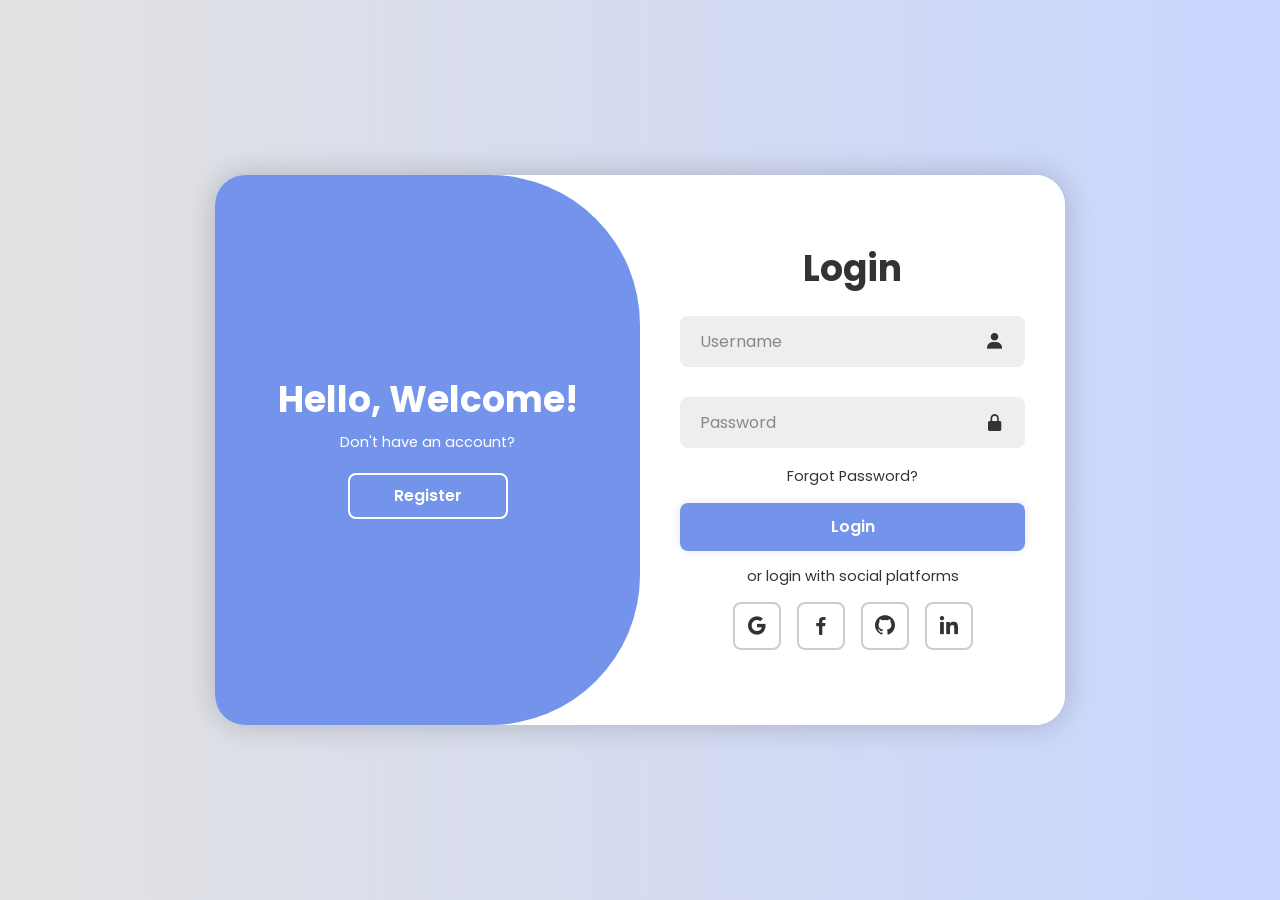
==== app/login.html @ 9b805198 "Create Structure" ====
<!DOCTYPE html>
<html lang="en">
  <head>
    <meta charset="UTF-8" />
    <meta name="viewport" content="width=device-width, initial-scale=1.0" />
    <title>Login/Signup Form</title>
    <link rel="stylesheet" href="style.css" />
    <link
      href="https://unpkg.com/boxicons@2.1.4/css/boxicons.min.css"
      rel="stylesheet"
    />
    <style>@import url("https://fonts.googleapis.com/css2?family=Poppins:ital,wght@0,100;0,200;0,300;0,400;0,500;0,600;0,700;0,800;0,900;1,100;1,200;1,300;1,400;1,500;1,600;1,700;1,800;1,900&display=swap");

* {
  margin: 0;
  padding: 0;
  box-sizing: border-box;
  font-family: "Poppins", sans-serif;
  text-decoration: none;
  list-style: none;
}

body {
  display: flex;
  justify-content: center;
  align-items: center;
  min-height: 100vh;
  background: linear-gradient(90deg, #e2e2e2, #c9d6ff);
}

.container {
  position: relative;
  width: 850px;
  height: 550px;
  background: #fff;
  margin: 20px;
  border-radius: 30px;
  box-shadow: 0 0 30px rgba(0, 0, 0, 0.2);
  overflow: hidden;
}

.container h1 {
  font-size: 36px;
  margin: -10px 0;
}

.container p {
  font-size: 14.5px;
  margin: 15px 0;
}

form {
  width: 100%;
}

.form-box {
  position: absolute;
  right: 0;
  width: 50%;
  height: 100%;
  background: #fff;
  display: flex;
  align-items: center;
  color: #333;
  text-align: center;
  padding: 40px;
  z-index: 1;
  transition:
    0.6s ease-in-out 1.2s,
    visibility 0s 1s;
}

.container.active .form-box {
  right: 50%;
}

.form-box.register {
  visibility: hidden;
}
.container.active .form-box.register {
  visibility: visible;
}

.input-box {
  position: relative;
  margin: 30px 0;
}

.input-box input {
  width: 100%;
  padding: 13px 50px 13px 20px;
  background: #eee;
  border-radius: 8px;
  border: none;
  outline: none;
  font-size: 16px;
  color: #333;
  font-weight: 500;
}

.input-box input::placeholder {
  color: #888;
  font-weight: 400;
}

.input-box i {
  position: absolute;
  right: 20px;
  top: 50%;
  transform: translateY(-50%);
  font-size: 20px;
}

.forgot-link {
  margin: -15px 0 15px;
}
.forgot-link a {
  font-size: 14.5px;
  color: #333;
}

.btn {
  width: 100%;
  height: 48px;
  background: #7494ec;
  border-radius: 8px;
  box-shadow: 0 0 10px rgba(0, 0, 0, 0.1);
  border: none;
  cursor: pointer;
  font-size: 16px;
  color: #fff;
  font-weight: 600;
}

.social-icons {
  display: flex;
  justify-content: center;
}

.social-icons a {
  display: inline-flex;
  padding: 10px;
  border: 2px solid #ccc;
  border-radius: 8px;
  font-size: 24px;
  color: #333;
  margin: 0 8px;
}

.toggle-box {
  position: absolute;
  width: 100%;
  height: 100%;
}

.toggle-box::before {
  content: "";
  position: absolute;
  left: -250%;
  width: 300%;
  height: 100%;
  background: #7494ec;
  /* border: 2px solid red; */
  border-radius: 150px;
  z-index: 2;
  transition: 1.8s ease-in-out;
}

.container.active .toggle-box::before {
  left: 50%;
}

.toggle-panel {
  position: absolute;
  width: 50%;
  height: 100%;
  /* background: seagreen; */
  color: #fff;
  display: flex;
  flex-direction: column;
  justify-content: center;
  align-items: center;
  z-index: 2;
  transition: 0.6s ease-in-out;
}

.toggle-panel.toggle-left {
  left: 0;
  transition-delay: 1.2s;
}
.container.active .toggle-panel.toggle-left {
  left: -50%;
  transition-delay: 0.6s;
}

.toggle-panel.toggle-right {
  right: -50%;
  transition-delay: 0.6s;
}
.container.active .toggle-panel.toggle-right {
  right: 0;
  transition-delay: 1.2s;
}

.toggle-panel p {
  margin-bottom: 20px;
}

.toggle-panel .btn {
  width: 160px;
  height: 46px;
  background: transparent;
  border: 2px solid #fff;
  box-shadow: none;
}

@media screen and (max-width: 650px) {
  .container {
    height: calc(100vh - 40px);
  }

  .form-box {
    bottom: 0;
    width: 100%;
    height: 70%;
  }

  .container.active .form-box {
    right: 0;
    bottom: 30%;
  }

  .toggle-box::before {
    left: 0;
    top: -270%;
    width: 100%;
    height: 300%;
    border-radius: 20vw;
  }

  .container.active .toggle-box::before {
    left: 0;
    top: 70%;
  }

  .container.active .toggle-panel.toggle-left {
    left: 0;
    top: -30%;
  }

  .toggle-panel {
    width: 100%;
    height: 30%;
  }
  .toggle-panel.toggle-left {
    top: 0;
  }
  .toggle-panel.toggle-right {
    right: 0;
    bottom: -30%;
  }

  .container.active .toggle-panel.toggle-right {
    bottom: 0;
  }
}

@media screen and (max-width: 400px) {
  .form-box {
    padding: 20px;
  }

  .toggle-panel h1 {
    font-size: 30px;
  }
}</style>
  </head>
  <body>
    <div class="container">
      <div class="form-box login">
        <form action="#">
          <h1>Login</h1>
          <div class="input-box">
            <input type="text" placeholder="Username" required />
            <i class="bx bxs-user"></i>
          </div>
          <div class="input-box">
            <input type="password" placeholder="Password" required />
            <i class="bx bxs-lock-alt"></i>
          </div>
          <div class="forgot-link">
            <a href="#">Forgot Password?</a>
          </div>
          <button type="submit" class="btn" onclick="loginUser()"><a href="./quiz.html" style="color: white;">Login</a></button>
          <p>or login with social platforms</p>
          <div class="social-icons">
            <a href="#"><i class="bx bxl-google"></i></a>
            <a href="#"><i class="bx bxl-facebook"></i></a>
            <a href="#"><i class="bx bxl-github"></i></a>
            <a href="#"><i class="bx bxl-linkedin"></i></a>
          </div>
        </form>
      </div>

      <div class="form-box register">
        <form action="#">
          <h1>Registration</h1>
          <div class="input-box">
            <input type="text" placeholder="Username" required />
            <i class="bx bxs-user"></i>
          </div>
          <div class="input-box">
            <input type="email" placeholder="Email" required />
            <i class="bx bxs-envelope"></i>
          </div>
          <div class="input-box">
            <input type="password" placeholder="Password" required />
            <i class="bx bxs-lock-alt"></i>
          </div>
          <button type="submit" class="btn" onclick="loginUser()"><a href="./quiz.html" style="color: white;">Register</a></button>
          <p>or register with social platforms</p>
          <div class="social-icons">
            <a href="#"><i class="bx bxl-google"></i></a>
            <a href="#"><i class="bx bxl-facebook"></i></a>
            <a href="#"><i class="bx bxl-github"></i></a>
            <a href="#"><i class="bx bxl-linkedin"></i></a>
          </div>
        </form>
      </div>

      <div class="toggle-box">
        <div class="toggle-panel toggle-left">
          <h1>Hello, Welcome!</h1>
          <p>Don't have an account?</p>
          <button class="btn register-btn">Register</button>
        </div>

        <div class="toggle-panel toggle-right">
          <h1>Welcome Back!</h1>
          <p>Already have an account?</p>
          <button class="btn login-btn">Login</button>
        </div>
      </div>
    </div>

<script>
const container = document.querySelector('.container');
const registerBtn = document.querySelector('.register-btn');
const loginBtn = document.querySelector('.login-btn');

registerBtn.addEventListener('click', () => {
  container.classList.add('active');
});

loginBtn.addEventListener('click', () => {
  container.classList.remove('active');
});

function loginUser() {
  // simple validation example
  localStorage.setItem("isLoggedIn", "true");
  window.location.href = "quiz.html";
}
</script>

  </body>
</html>
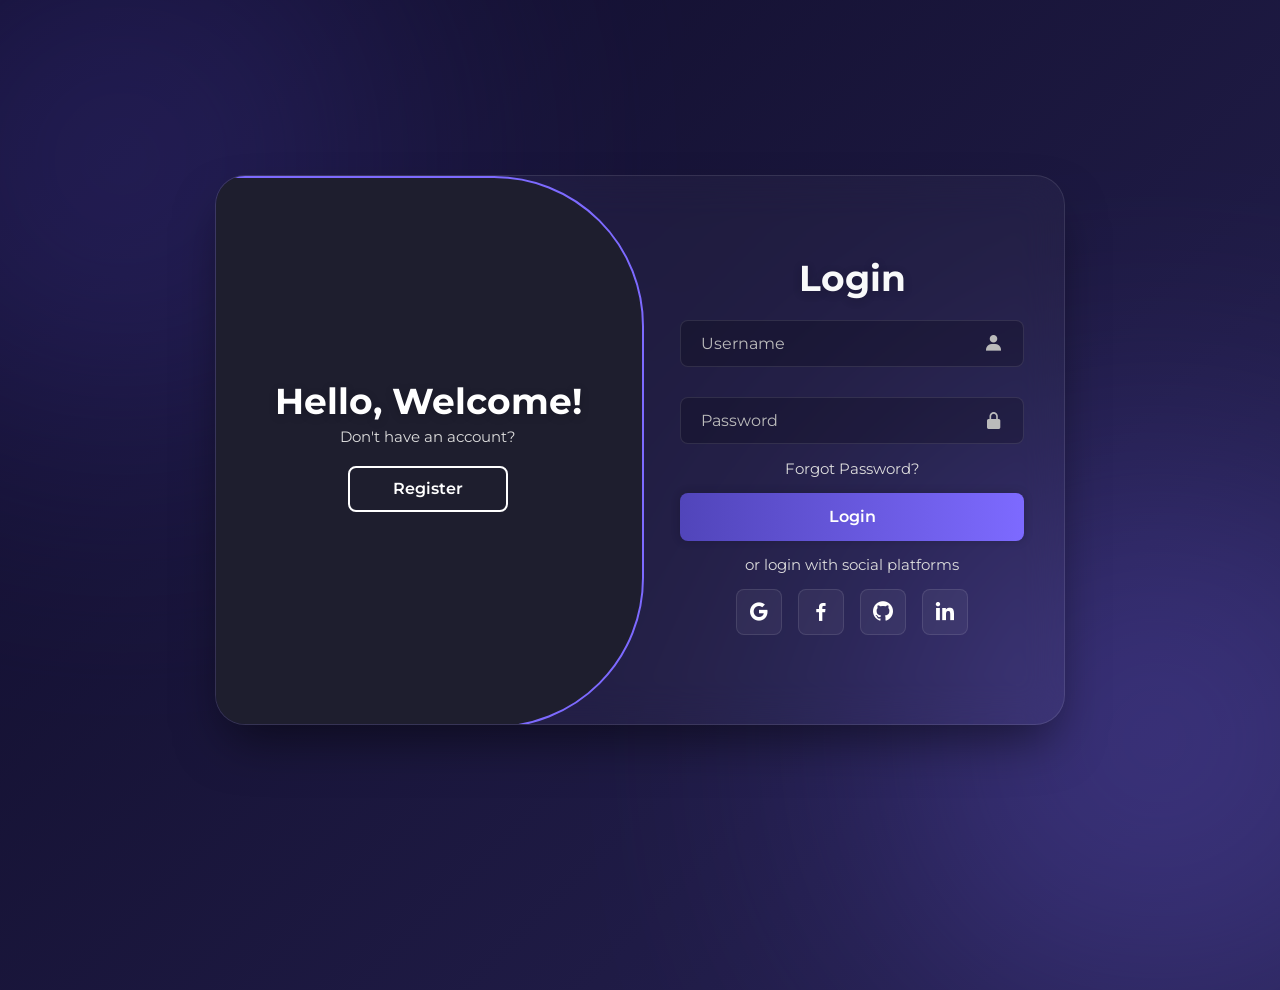
==== commit 2dcb0175: "Add UI / Add JS concept" ====
--- a/app/login.html
+++ b/app/login.html
@@ -3,295 +3,31 @@
   <head>
     <meta charset="UTF-8" />
     <meta name="viewport" content="width=device-width, initial-scale=1.0" />
-    <title>Login/Signup Form</title>
-    <link rel="stylesheet" href="style.css" />
+    <title>Cosmic Login Interface</title>
     <link
       href="https://unpkg.com/boxicons@2.1.4/css/boxicons.min.css"
       rel="stylesheet"
     />
-    <style>@import url("https://fonts.googleapis.com/css2?family=Poppins:ital,wght@0,100;0,200;0,300;0,400;0,500;0,600;0,700;0,800;0,900;1,100;1,200;1,300;1,400;1,500;1,600;1,700;1,800;1,900&display=swap");
-
-* {
-  margin: 0;
-  padding: 0;
-  box-sizing: border-box;
-  font-family: "Poppins", sans-serif;
-  text-decoration: none;
-  list-style: none;
-}
-
-body {
-  display: flex;
-  justify-content: center;
-  align-items: center;
-  min-height: 100vh;
-  background: linear-gradient(90deg, #e2e2e2, #c9d6ff);
-}
-
-.container {
-  position: relative;
-  width: 850px;
-  height: 550px;
-  background: #fff;
-  margin: 20px;
-  border-radius: 30px;
-  box-shadow: 0 0 30px rgba(0, 0, 0, 0.2);
-  overflow: hidden;
-}
-
-.container h1 {
-  font-size: 36px;
-  margin: -10px 0;
-}
-
-.container p {
-  font-size: 14.5px;
-  margin: 15px 0;
-}
-
-form {
-  width: 100%;
-}
-
-.form-box {
-  position: absolute;
-  right: 0;
-  width: 50%;
-  height: 100%;
-  background: #fff;
-  display: flex;
-  align-items: center;
-  color: #333;
-  text-align: center;
-  padding: 40px;
-  z-index: 1;
-  transition:
-    0.6s ease-in-out 1.2s,
-    visibility 0s 1s;
-}
-
-.container.active .form-box {
-  right: 50%;
-}
-
-.form-box.register {
-  visibility: hidden;
-}
-.container.active .form-box.register {
-  visibility: visible;
-}
-
-.input-box {
-  position: relative;
-  margin: 30px 0;
-}
-
-.input-box input {
-  width: 100%;
-  padding: 13px 50px 13px 20px;
-  background: #eee;
-  border-radius: 8px;
-  border: none;
-  outline: none;
-  font-size: 16px;
-  color: #333;
-  font-weight: 500;
-}
-
-.input-box input::placeholder {
-  color: #888;
-  font-weight: 400;
-}
-
-.input-box i {
-  position: absolute;
-  right: 20px;
-  top: 50%;
-  transform: translateY(-50%);
-  font-size: 20px;
-}
-
-.forgot-link {
-  margin: -15px 0 15px;
-}
-.forgot-link a {
-  font-size: 14.5px;
-  color: #333;
-}
-
-.btn {
-  width: 100%;
-  height: 48px;
-  background: #7494ec;
-  border-radius: 8px;
-  box-shadow: 0 0 10px rgba(0, 0, 0, 0.1);
-  border: none;
-  cursor: pointer;
-  font-size: 16px;
-  color: #fff;
-  font-weight: 600;
-}
-
-.social-icons {
-  display: flex;
-  justify-content: center;
-}
-
-.social-icons a {
-  display: inline-flex;
-  padding: 10px;
-  border: 2px solid #ccc;
-  border-radius: 8px;
-  font-size: 24px;
-  color: #333;
-  margin: 0 8px;
-}
-
-.toggle-box {
-  position: absolute;
-  width: 100%;
-  height: 100%;
-}
-
-.toggle-box::before {
-  content: "";
-  position: absolute;
-  left: -250%;
-  width: 300%;
-  height: 100%;
-  background: #7494ec;
-  /* border: 2px solid red; */
-  border-radius: 150px;
-  z-index: 2;
-  transition: 1.8s ease-in-out;
-}
-
-.container.active .toggle-box::before {
-  left: 50%;
-}
-
-.toggle-panel {
-  position: absolute;
-  width: 50%;
-  height: 100%;
-  /* background: seagreen; */
-  color: #fff;
-  display: flex;
-  flex-direction: column;
-  justify-content: center;
-  align-items: center;
-  z-index: 2;
-  transition: 0.6s ease-in-out;
-}
-
-.toggle-panel.toggle-left {
-  left: 0;
-  transition-delay: 1.2s;
-}
-.container.active .toggle-panel.toggle-left {
-  left: -50%;
-  transition-delay: 0.6s;
-}
-
-.toggle-panel.toggle-right {
-  right: -50%;
-  transition-delay: 0.6s;
-}
-.container.active .toggle-panel.toggle-right {
-  right: 0;
-  transition-delay: 1.2s;
-}
-
-.toggle-panel p {
-  margin-bottom: 20px;
-}
-
-.toggle-panel .btn {
-  width: 160px;
-  height: 46px;
-  background: transparent;
-  border: 2px solid #fff;
-  box-shadow: none;
-}
-
-@media screen and (max-width: 650px) {
-  .container {
-    height: calc(100vh - 40px);
-  }
-
-  .form-box {
-    bottom: 0;
-    width: 100%;
-    height: 70%;
-  }
-
-  .container.active .form-box {
-    right: 0;
-    bottom: 30%;
-  }
-
-  .toggle-box::before {
-    left: 0;
-    top: -270%;
-    width: 100%;
-    height: 300%;
-    border-radius: 20vw;
-  }
-
-  .container.active .toggle-box::before {
-    left: 0;
-    top: 70%;
-  }
-
-  .container.active .toggle-panel.toggle-left {
-    left: 0;
-    top: -30%;
-  }
-
-  .toggle-panel {
-    width: 100%;
-    height: 30%;
-  }
-  .toggle-panel.toggle-left {
-    top: 0;
-  }
-  .toggle-panel.toggle-right {
-    right: 0;
-    bottom: -30%;
-  }
-
-  .container.active .toggle-panel.toggle-right {
-    bottom: 0;
-  }
-}
-
-@media screen and (max-width: 400px) {
-  .form-box {
-    padding: 20px;
-  }
-
-  .toggle-panel h1 {
-    font-size: 30px;
-  }
-}</style>
+<link rel="stylesheet" href="../css/login.css">
   </head>
   <body>
     <div class="container">
+      
       <div class="form-box login">
-        <form action="#">
+        <form id="loginForm">
           <h1>Login</h1>
           <div class="input-box">
-            <input type="text" placeholder="Username" required />
+            <input type="text" placeholder="Username" id="loginUser" />
             <i class="bx bxs-user"></i>
           </div>
           <div class="input-box">
-            <input type="password" placeholder="Password" required />
+            <input type="password" placeholder="Password" id="loginPass" />
             <i class="bx bxs-lock-alt"></i>
           </div>
           <div class="forgot-link">
             <a href="#">Forgot Password?</a>
           </div>
-          <button type="submit" class="btn" onclick="loginUser()"><a href="./quiz.html" style="color: white;">Login</a></button>
+          <button type="submit" class="btn">Login</button>
           <p>or login with social platforms</p>
           <div class="social-icons">
             <a href="#"><i class="bx bxl-google"></i></a>
@@ -303,21 +39,21 @@
       </div>
 
       <div class="form-box register">
-        <form action="#">
+        <form id="registerForm">
           <h1>Registration</h1>
           <div class="input-box">
-            <input type="text" placeholder="Username" required />
+            <input type="text" placeholder="Username" id="regUser" />
             <i class="bx bxs-user"></i>
           </div>
           <div class="input-box">
-            <input type="email" placeholder="Email" required />
+            <input type="text" placeholder="Email" id="regEmail" />
             <i class="bx bxs-envelope"></i>
           </div>
           <div class="input-box">
-            <input type="password" placeholder="Password" required />
+            <input type="password" placeholder="Password" id="regPass" />
             <i class="bx bxs-lock-alt"></i>
           </div>
-          <button type="submit" class="btn" onclick="loginUser()"><a href="./quiz.html" style="color: white;">Register</a></button>
+          <button type="submit" class="btn">Register</button>
           <p>or register with social platforms</p>
           <div class="social-icons">
             <a href="#"><i class="bx bxl-google"></i></a>
@@ -343,25 +79,7 @@
       </div>
     </div>
 
-<script>
-const container = document.querySelector('.container');
-const registerBtn = document.querySelector('.register-btn');
-const loginBtn = document.querySelector('.login-btn');
-
-registerBtn.addEventListener('click', () => {
-  container.classList.add('active');
-});
-
-loginBtn.addEventListener('click', () => {
-  container.classList.remove('active');
-});
-
-function loginUser() {
-  // simple validation example
-  localStorage.setItem("isLoggedIn", "true");
-  window.location.href = "quiz.html";
-}
-</script>
+<script src="../js/login.js"></script>
 
   </body>
 </html>
--- a/css/login.css
+++ b/css/login.css
@@ -0,0 +1,310 @@
+      /* 1. Import Fonts & Variables */
+      @import url('https://fonts.googleapis.com/css2?family=Montserrat:wght@300;400;500;600;700&display=swap');
+
+      :root {
+        --primary-color: #7d6aff;
+        --primary-hover: #6255d6;
+        --secondary-color: #5145BA;
+        --bg-dark: #0f0c29;
+        --text-light: #f8f9fa;
+        --glass-bg: rgba(255, 255, 255, 0.05);
+        --glass-border: rgba(255, 255, 255, 0.1);
+        --input-bg: rgba(0, 0, 0, 0.2);
+      }
+
+      * {
+        margin: 0;
+        padding: 0;
+        box-sizing: border-box;
+        font-family: "Montserrat", sans-serif;
+        text-decoration: none;
+        list-style: none;
+      }
+
+      /* 2. Animated Cosmic Background */
+      body {
+        display: flex;
+        justify-content: center;
+        align-items: center;
+        min-height: 100vh;
+        background: linear-gradient(135deg, #0f0c29, #302b63, #24243e);
+        background-size: 300% 300%;
+        animation: cosmicFlow 20s ease infinite;
+        overflow: hidden;
+        position: relative;
+      }
+
+      @keyframes cosmicFlow {
+        0% { background-position: 0% 50%; }
+        50% { background-position: 100% 50%; }
+        100% { background-position: 0% 50%; }
+      }
+
+      body::before, body::after {
+        content: "";
+        position: absolute;
+        width: 500px;
+        height: 500px;
+        background: var(--secondary-color);
+        filter: blur(150px);
+        border-radius: 50%;
+        z-index: -1;
+        opacity: 0.4;
+        animation: floatOrb 10s ease-in-out infinite alternate;
+      }
+
+      body::before { top: -10%; left: -10%; }
+      body::after { bottom: -10%; right: -10%; animation-delay: -5s; background: #7d6aff; }
+
+      @keyframes floatOrb {
+        0% { transform: translate(0, 0); }
+        100% { transform: translate(30px, 50px); }
+      }
+
+      /* 3. The Glass Container */
+      .container {
+        position: relative;
+        width: 850px;
+        height: 550px;
+        background: rgba(255, 255, 255, 0.03);
+        backdrop-filter: blur(20px);
+        -webkit-backdrop-filter: blur(20px);
+        border: 1px solid var(--glass-border);
+        border-radius: 30px;
+        box-shadow: 0 25px 50px -12px rgba(0, 0, 0, 0.5);
+        overflow: hidden;
+        color: var(--text-light);
+      }
+
+      .container h1 {
+        font-size: 36px;
+        margin: -10px 0;
+        text-shadow: 0 2px 10px rgba(0,0,0,0.2);
+      }
+
+      .container p {
+        font-size: 14.5px;
+        margin: 15px 0;
+        color: #ddd;
+      }
+
+      form { width: 100%; }
+
+      /* =========================================
+         4. FIXED FORM LAYOUT & TRANSITIONS
+         ========================================= */
+      .form-box {
+        position: absolute;
+        right: 0;
+        width: 50%;
+        height: 100%;
+        background: transparent;
+        display: flex;
+        align-items: center;
+        justify-content: center;
+        flex-direction: column;
+        text-align: center;
+        padding: 40px;
+        z-index: 1;
+        /* General movement transition */
+        transition: right 0.6s ease-in-out 1.2s;
+      }
+
+      /* Move both boxes when active */
+      .container.active .form-box {
+        right: 50%;
+      }
+
+      /* LOGIN FORM SPECIFICS */
+      .form-box.login {
+        visibility: visible;
+        opacity: 1;
+        /* Delay showing login until slider returns */
+        transition: right 0.6s ease-in-out 1.2s, opacity 0.5s 1.5s, visibility 0s 1.5s;
+      }
+
+      /* Hide Login when Active */
+      .container.active .form-box.login {
+        visibility: hidden;
+        opacity: 0;
+        /* Hide quickly so Register can show */
+        transition: right 0.6s ease-in-out 1.2s, opacity 0.5s 0.5s, visibility 0s 1s;
+      }
+
+      /* REGISTER FORM SPECIFICS */
+      .form-box.register {
+        visibility: hidden;
+        opacity: 0;
+        /* Hide quickly when going back to login */
+        transition: right 0.6s ease-in-out 1.2s, opacity 0.5s 0.5s, visibility 0s 1s;
+      }
+
+      /* Show Register when Active */
+      .container.active .form-box.register {
+        visibility: visible;
+        opacity: 1;
+        /* Delay showing register until slider arrives */
+        transition: right 0.6s ease-in-out 1.2s, opacity 0.5s 1.5s, visibility 0s 1.5s;
+      }
+
+      /* 5. Styled Inputs */
+      .input-box {
+        position: relative;
+        margin: 30px 0;
+        width: 100%;
+      }
+
+      .input-box input {
+        width: 100%;
+        padding: 13px 50px 13px 20px;
+        background: var(--input-bg);
+        border: 1px solid var(--glass-border);
+        border-radius: 8px;
+        outline: none;
+        font-size: 16px;
+        color: #fff;
+        font-weight: 500;
+        transition: 0.3s;
+      }
+
+      .input-box input::placeholder { color: #bbb; font-weight: 400; }
+      .input-box input:focus {
+        border-color: var(--primary-color);
+        box-shadow: 0 0 15px rgba(125, 106, 255, 0.2);
+        background: rgba(0,0,0,0.4);
+      }
+
+      /* Validation Error Style */
+      .input-box input.error-border {
+        border-color: #ff4444;
+        box-shadow: 0 0 10px rgba(255, 68, 68, 0.3);
+        animation: shake 0.5s;
+      }
+
+      @keyframes shake {
+        0%, 100% { transform: translateX(0); }
+        25% { transform: translateX(-5px); }
+        75% { transform: translateX(5px); }
+      }
+
+      .input-box i {
+        position: absolute;
+        right: 20px;
+        top: 50%;
+        transform: translateY(-50%);
+        font-size: 20px;
+        color: #bbb;
+      }
+
+      .forgot-link { margin: -15px 0 15px; }
+      .forgot-link a {
+        font-size: 14.5px;
+        color: #ddd;
+        transition: 0.3s;
+      }
+      .forgot-link a:hover { color: var(--primary-color); }
+
+      /* 6. Buttons */
+      .btn {
+        width: 100%;
+        height: 48px;
+        background: linear-gradient(90deg, var(--secondary-color), var(--primary-color));
+        border-radius: 8px;
+        box-shadow: 0 0 10px rgba(0, 0, 0, 0.2);
+        border: none;
+        cursor: pointer;
+        font-size: 16px;
+        color: #fff;
+        font-weight: 600;
+        transition: 0.3s;
+      }
+      
+      .btn:hover {
+        transform: translateY(-2px);
+        box-shadow: 0 5px 20px rgba(125, 106, 255, 0.4);
+      }
+
+      .social-icons { display: flex; justify-content: center; }
+      .social-icons a {
+        display: inline-flex;
+        padding: 10px;
+        border: 1px solid var(--glass-border);
+        background: rgba(255,255,255,0.05);
+        border-radius: 8px;
+        font-size: 24px;
+        color: #fff;
+        margin: 0 8px;
+        transition: 0.3s;
+      }
+      .social-icons a:hover {
+        background: var(--primary-color);
+        border-color: var(--primary-color);
+        transform: translateY(-3px);
+      }
+
+      /* 7. The Slider Overlay (Toggle) */
+      .toggle-box {
+        position: absolute;
+        width: 100%;
+        height: 100%;
+        pointer-events: none;
+      }
+
+      .toggle-box::before {
+        content: "";
+        position: absolute;
+        left: -250%;
+        width: 300%;
+        height: 100%;
+        background: #1e1e2e; 
+        border-radius: 150px;
+        z-index: 2;
+        transition: 1.8s ease-in-out;
+        border: 2px solid var(--primary-color); 
+        pointer-events: auto;
+      }
+
+      .container.active .toggle-box::before { left: 50%; }
+
+      .toggle-panel {
+        position: absolute;
+        width: 50%;
+        height: 100%;
+        color: #fff;
+        display: flex;
+        flex-direction: column;
+        justify-content: center;
+        align-items: center;
+        z-index: 2;
+        transition: 0.6s ease-in-out;
+        pointer-events: auto;
+      }
+
+      .toggle-panel.toggle-left { left: 0; transition-delay: 1.2s; }
+      .container.active .toggle-panel.toggle-left { left: -50%; transition-delay: 0.6s; }
+
+      .toggle-panel.toggle-right { right: -50%; transition-delay: 0.6s; }
+      .container.active .toggle-panel.toggle-right { right: 0; transition-delay: 1.2s; }
+
+      .toggle-panel p { margin-bottom: 20px; }
+      .toggle-panel .btn {
+        width: 160px;
+        height: 46px;
+        background: transparent;
+        border: 2px solid #fff;
+        box-shadow: none;
+      }
+      .toggle-panel .btn:hover { background: #fff; color: var(--secondary-color); }
+
+      @media screen and (max-width: 650px) {
+        .container { height: calc(100vh - 40px); }
+        .form-box { bottom: 0; width: 100%; height: 70%; padding: 20px; }
+        .container.active .form-box { right: 0; bottom: 30%; }
+        .toggle-box::before { left: 0; top: -270%; width: 100%; height: 300%; border-radius: 20vw; }
+        .container.active .toggle-box::before { left: 0; top: 70%; }
+        .container.active .toggle-panel.toggle-left { left: 0; top: -30%; }
+        .toggle-panel { width: 100%; height: 30%; }
+        .toggle-panel.toggle-left { top: 0; }
+        .toggle-panel.toggle-right { right: 0; bottom: -30%; }
+        .container.active .toggle-panel.toggle-right { bottom: 0; }
+      }
